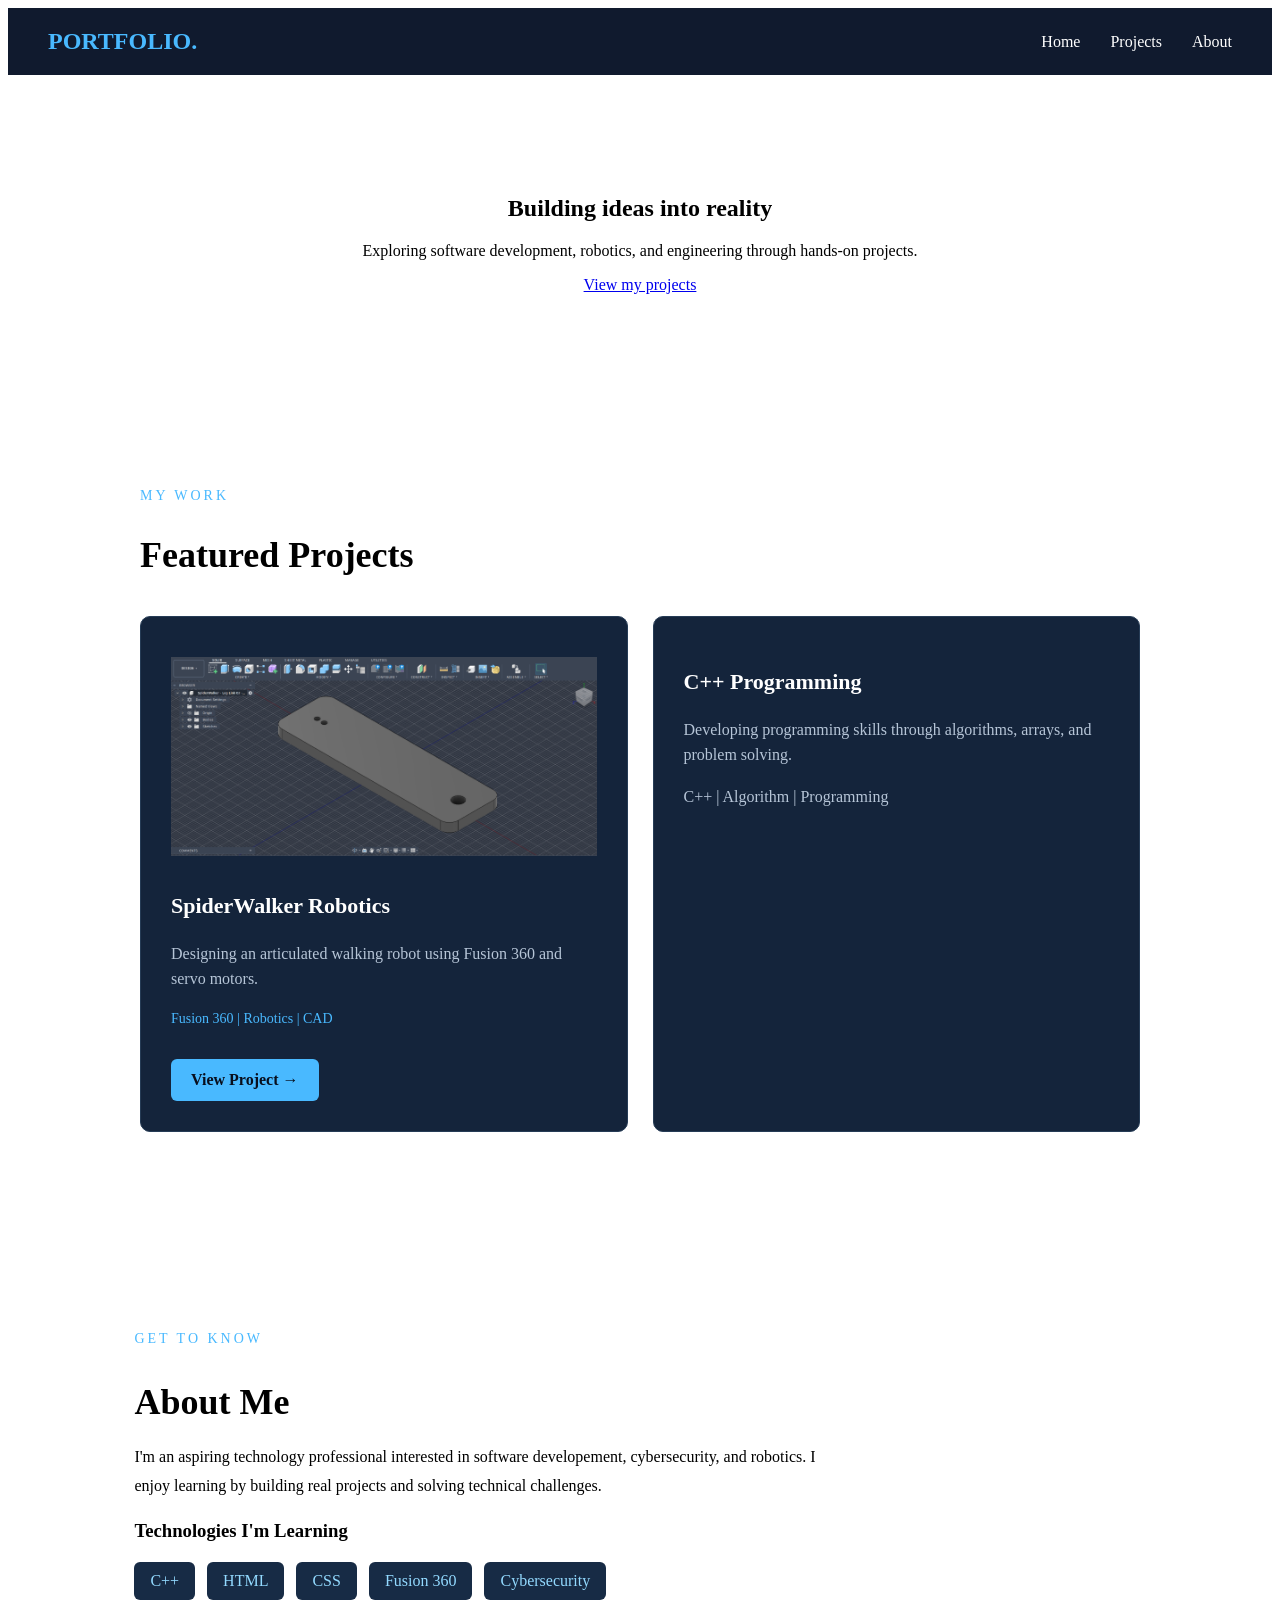
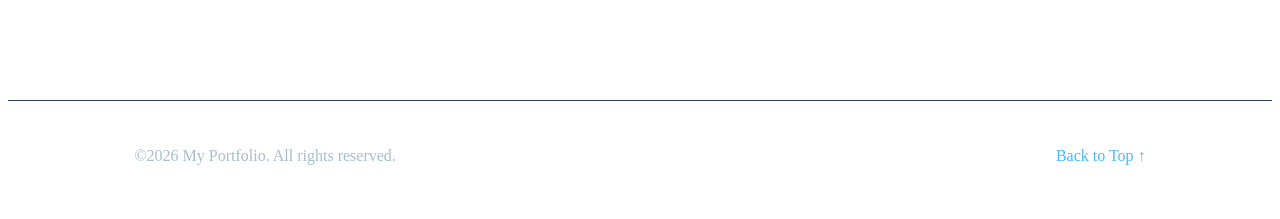
==== index.html @ b6fe616e "Build initial portfolio website" ====
<!DOCTYPE html>
<html lang="en">

<head>
    <title>Cam's Portfolio</title>
    <link rel="stylesheet" href="styles.css">
</head>

<body>

    <header>
        <nav>
            <h2>PORTFOLIO.</h2>

            <ul>
                <li><a href="#home">Home</a></li>
                <li><a href="#projects">Projects</a></li>
                <li><a href="#about">About</a></li>
            </ul>
        </nav>
    </header>

    <main id="home">
        <section class="hero">
            <h1>Building ideas into reality</h1>

            <p>
                Exploring software development,
                robotics, and engineering through
                hands-on projects.
            </p>

            <a href="#projects">View my projects</a>

        </section>
        
    </main>
    <section id="projects" class="projects">

        <p class="section-label">
            MY WORK
        </p>
        <h2>Featured Projects</h2>
        <div class="project-grid">
            <article class="project-card">
                <img
                    src="images/spiderwalker.png"
                    alt="SpiderWalker robot CAD design"
                    class="project-image"
                >
                
                <h3>SpiderWalker Robotics</h3>

                <p>
                    Designing an articulated walking robot
                    using Fusion 360 and servo motors.
                </p>

                <p class="project-tech">
                    Fusion 360 | Robotics | CAD
                </p>
                <a href="spiderwalker.html" class="project-link">
                    View Project →
                </a>
                
            </article>

            <article class="project-card">
                <h3>C++ Programming</h3>
                <p>
                    Developing programming skills through
                    algorithms, arrays, and problem solving.
                </p>
                <p>
                    C++ | Algorithm | Programming
                </p>
            </article>
        </div>
    </section>
    <section id="about" class="about">
        <p class="section-label">GET TO KNOW</p>

        <h2>About Me</h2>
        <p>
            I'm an aspiring technology professional
            interested in software developement,
            cybersecurity, and robotics.
            I enjoy learning by building real projects
            and solving technical challenges.
        </p>

        <h3>Technologies I'm Learning</h3>

        <div class="skills">
            <span>C++</span>
            <span>HTML</span>
            <span>CSS</span>
            <span>Fusion 360</span>
            <span>Cybersecurity</span>
        </div>

    </section>

    <footer class="footer">
        <p>&copy;2026 My Portfolio. All rights reserved.</p>
        <a href="#home">Back to Top &uarr;</a>
    </footer>
</body>

</html>
---- styles.css ----
header {
    background-color: #101a2e;
    padding: 20px 40px;
}

nav {
    display: flex;
    justify-content: space-between;
    align-items: center;
}

nav h2 {
    color: #49b9ff;
    margin: 0;
}

nav ul {
    display: flex;
    list-style: none;
    gap: 30px;
    margin: 0;
    padding: 0;
}

nav a {
    color: white;
    text-decoration: none;
}

nav a:hover {
    color: #49b9ff;
}

.projects {
    padding: 80px 40px;
    max-width: 1000px;
    margin: 0 auto;
}

.section-label {
    color: #49b9ff;
    letter-spacing: 3px;
    font-size: 14px;
}

.projects h2 {
    font-size: 36px;
    margin-bottom: 40px;
}

.project-grid {
    display: grid;
    grid-template-columns: repeat(2, 1fr);
    gap: 25px;
}

.project-card {
    background-color: #14243b;
    padding: 30px;
    border-radius: 10px;
    border: 1px solid #263c56;
    transition: transform 0.3s ease,
    box-shadow 0.3s ease;
}

.project-card:hover {
    transform: translateY(-8px);
    box-shadow: 0 12px 20px rgba(73, 185, 255, 5);
}

.project-card h3 {
    color: #ffffff;
    font-size: 22px;
}

.project-card p {
    color: #b6c5d7;
    line-height: 1.6;
}

.project-card .project-tech {
    color: #49b9ff;
    font-size: 14px;
}

.project-card:hover {
    border-color: #49b9ff;
}

@media (max-width: 600px) {

    .hero {
        padding: 70px 24px;
    }

    .hero h1 {
        font-size: 36px;
    }

    .projects {
        padding: 60px 24px;
    }

    .project-grid {
        grid-template-columns: 1fr;
    }

    .about {
        padding: 60px 24px;
    }

    .about h2 {
        font-size: 28px;
    }

}
.project-image {
    width: 100%;
    height: 220px;
    object-fit: contain;
    border-radius: 8px;
}

.project-link {
    display: inline-block;
    background-color: #49b9ff;
    color: #080e1c;
    padding: 12px 20px;
    margin-top: 15px;
    border-radius: 6px;
    text-decoration: none;
    font-weight: bold;
}
.hero {
    padding: 100px 20px;
    text-align: center;
}

.about {
    padding: 100px 10%;
}

.about h2 {
    font-size: 36px;
    margin-bottom: 20px;
}

.about p {
    max-width:700px;
    line-height: 1.8;
}

.skills {
    display: flex;
    flex-wrap: wrap;
    gap: 12px;
    margin-top: 20px;
}

.skills span {
    background-color: #172b45;
    color: #93daff;
    padding: 10px 16px;
    border-radius: 6px;
}

.footer {
    display: flex;
    justify-content: space-between;
    align-items: center;
    flex-wrap: wrap;
    gap: 15px;
    padding: 30px 10%;
    border-top: 1px solid #2b425d;
}

.footer p {
    color: #a8bdd0;
}

.footer a {
    color: #49b9ff;
    text-decoration: none;
}

.footer a:hover {
    text-decoration: underline;
}
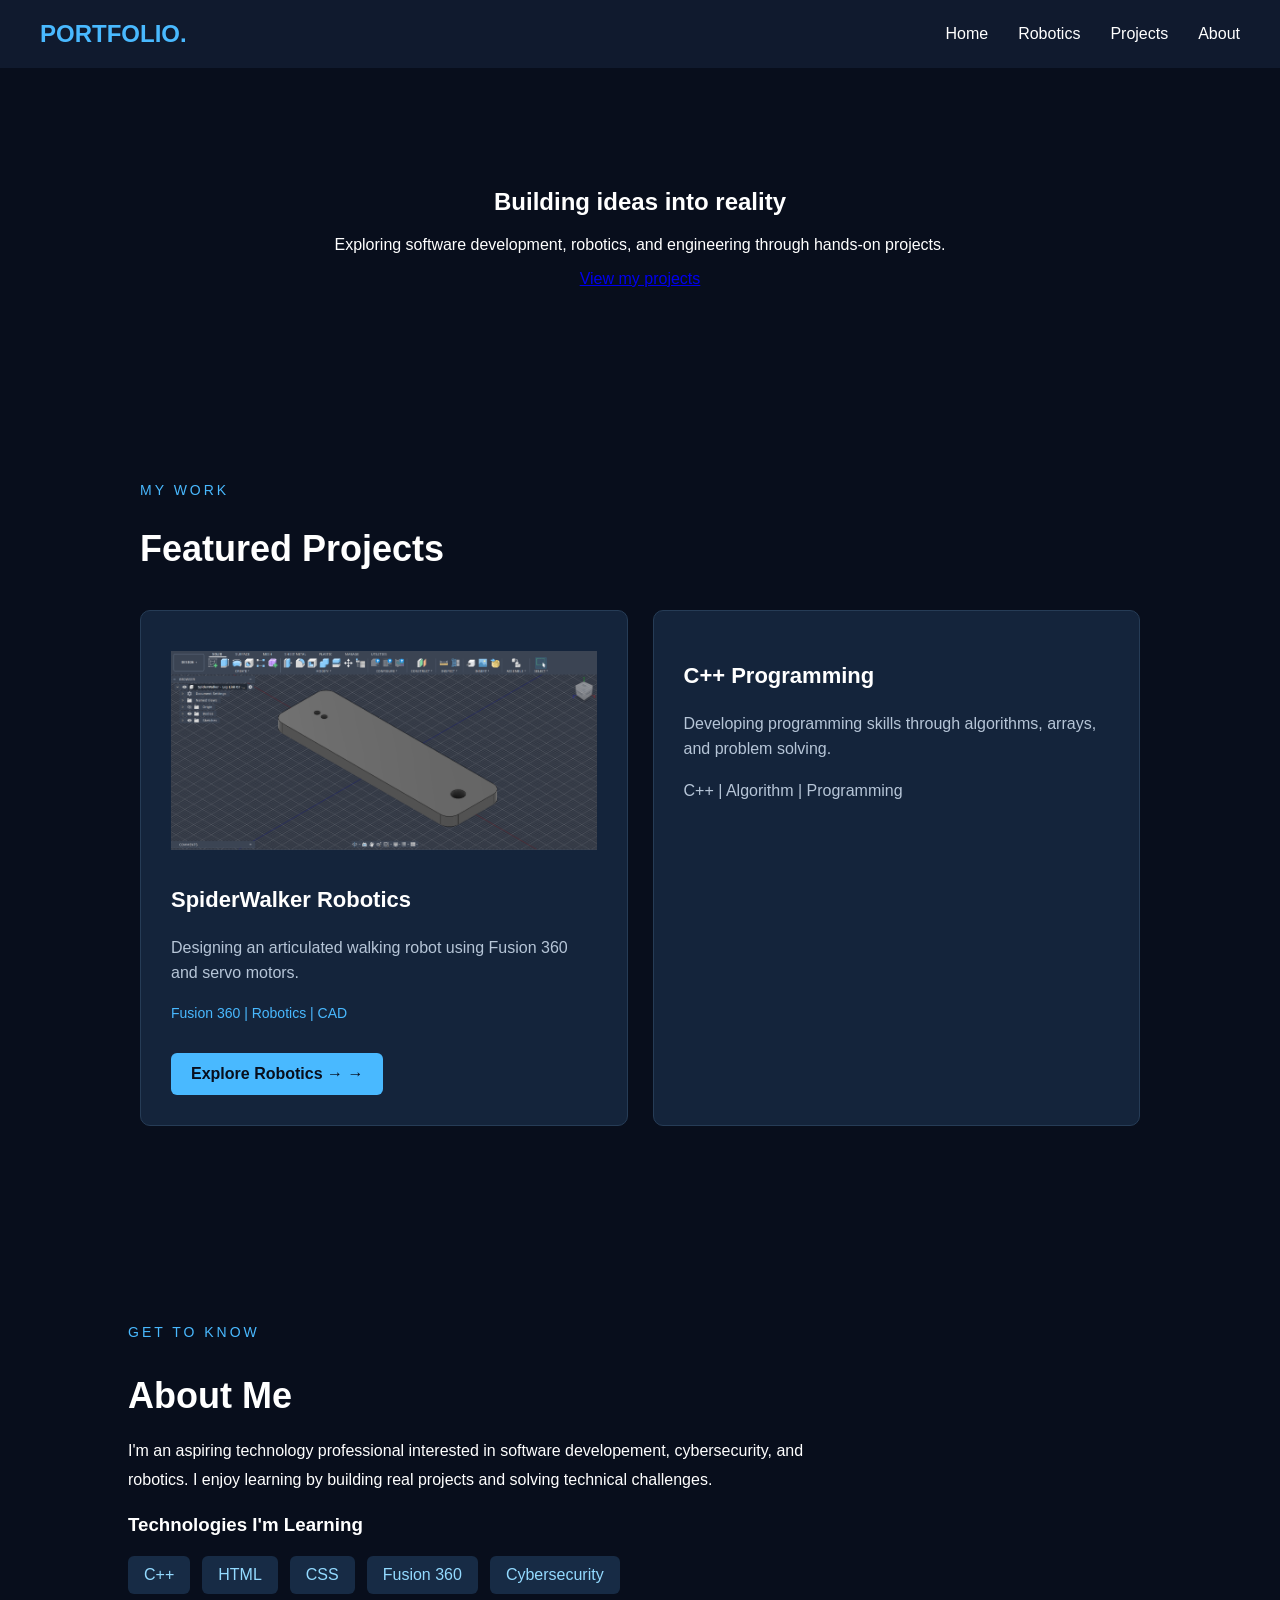
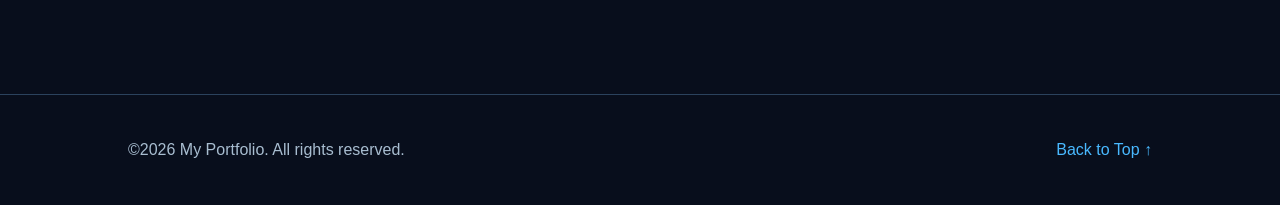
==== commit 6d845676: "Added new sections for robotics" ====
--- a/index.html
+++ b/index.html
@@ -14,6 +14,7 @@
 
             <ul>
                 <li><a href="#home">Home</a></li>
+                <li><a href="robotics.html">Robotics</a></li>
                 <li><a href="#projects">Projects</a></li>
                 <li><a href="#about">About</a></li>
             </ul>
@@ -59,8 +60,8 @@
                 <p class="project-tech">
                     Fusion 360 | Robotics | CAD
                 </p>
-                <a href="spiderwalker.html" class="project-link">
-                    View Project →
+                <a href="robotics.html" class="project-link">
+                    Explore Robotics &rarr; →
                 </a>
                 
             </article>
--- a/styles.css
+++ b/styles.css
@@ -112,6 +112,10 @@
 
     .about h2 {
         font-size: 28px;
+    }
+
+    .robotics-grid {
+        grid-template-columns: repeat(1fr);
     }
 
 }
@@ -186,4 +190,167 @@
 
 .footer a:hover {
     text-decoration: underline;
-}+}
+
+.robotics-intro {
+    padding: 100px 10%;
+    text-align: center;
+}
+
+.robotics-intro h1 {
+    font-size: 48px;
+    color: #49b9ff;
+    margin-bottom: 20px;
+}
+
+.robotics-intro p {
+    max-width: 650px;
+    margin: 0 auto;
+    line-height: 1.8;
+}
+
+.robotics-card {
+    background-color: #14243b;
+    padding: 25px;
+    border-radius: 12px;
+}
+
+.robotics-card img {
+    width: 100%;
+    height: 220px;
+    object-fit: contain;
+}
+
+.project-status {
+    display: inline-block;
+    color: #49b9ff;
+    margin-top: 15px;
+}
+
+body {
+    background-color: #080e1c;
+    color: #ffffff;
+    margin: 0;
+    font-family: 'Arial', sans-serif;
+}
+
+.robotics-grid {
+    display: grid;
+    grid-template-columns: repeat(2, 1fr);
+    gap: 25px;
+}
+
+
+.spiderwalker-intro {
+    padding: 100px 10%;
+}
+
+.spiderwalker-intro h1 {
+    font-size: 48px;
+    color: #49b9ff;
+    margin-bottom: 20px;
+}
+
+.spiderwalker-intro p {
+    max-width: 700px;
+    line-height: 1.8;
+}
+
+.spiderwalker-intro a {
+    display: inline-block;
+    margin-top: 25px;
+    color: #49b9ff;
+    text-decoration: none;
+}
+
+.spiderwalker-intro a:hover {
+    text-decoration: underline;
+}
+
+
+.project-overview {
+    padding: 40px 10%;
+}
+
+.project-overview h2 {
+    color: #49b9ff;
+    font-size: 32px;
+    margin-bottom: 20px;
+}
+
+.project-overview p {
+    max-width: 800px;
+    line-height: 1.8;
+}
+
+
+.mechanical-design {
+    padding: 60px 10%;
+}
+
+.mechanical-design h2 {
+    color: #49b9ff;
+    font-size: 32px;
+    margin-bottom: 30px;
+}
+
+.design-content {
+    display: flex;
+    align-items: center;
+    gap: 40px;
+    flex-wrap: wrap;
+}
+
+.design-image {
+    width: 100%;
+    max-width: 450px;
+    height: auto;
+    border-radius: 10px;
+}
+
+.design-description {
+    flex: 1;
+    min-width: 250px;
+}
+
+.design-description h3 {
+    margin-bottom: 15px;
+}
+
+.design-description p {
+    line-height: 1.8;
+    margin-bottom: 15px;
+}
+
+
+.engineering-challenges {
+    padding: 60px 10%;
+}
+
+.engineering-challenges h2 {
+    color: #49b9ff;
+    font-size: 32px;
+    margin-bottom: 30px;
+}
+
+.challenge-card {
+    background-color: #111b2e;
+    padding: 30px;
+    border-radius: 10px;
+    border-left: 4px solid #49b9ff;
+}
+
+.challenge-card h3 {
+    font-size: 24px;
+    margin-bottom: 25px;
+}
+
+.challenge-card h4 {
+    color: #49b9ff;
+    margin-top: 20px;
+    margin-bottom: 10px;
+}
+
+.challenge-card p {
+    line-height: 1.8;
+}
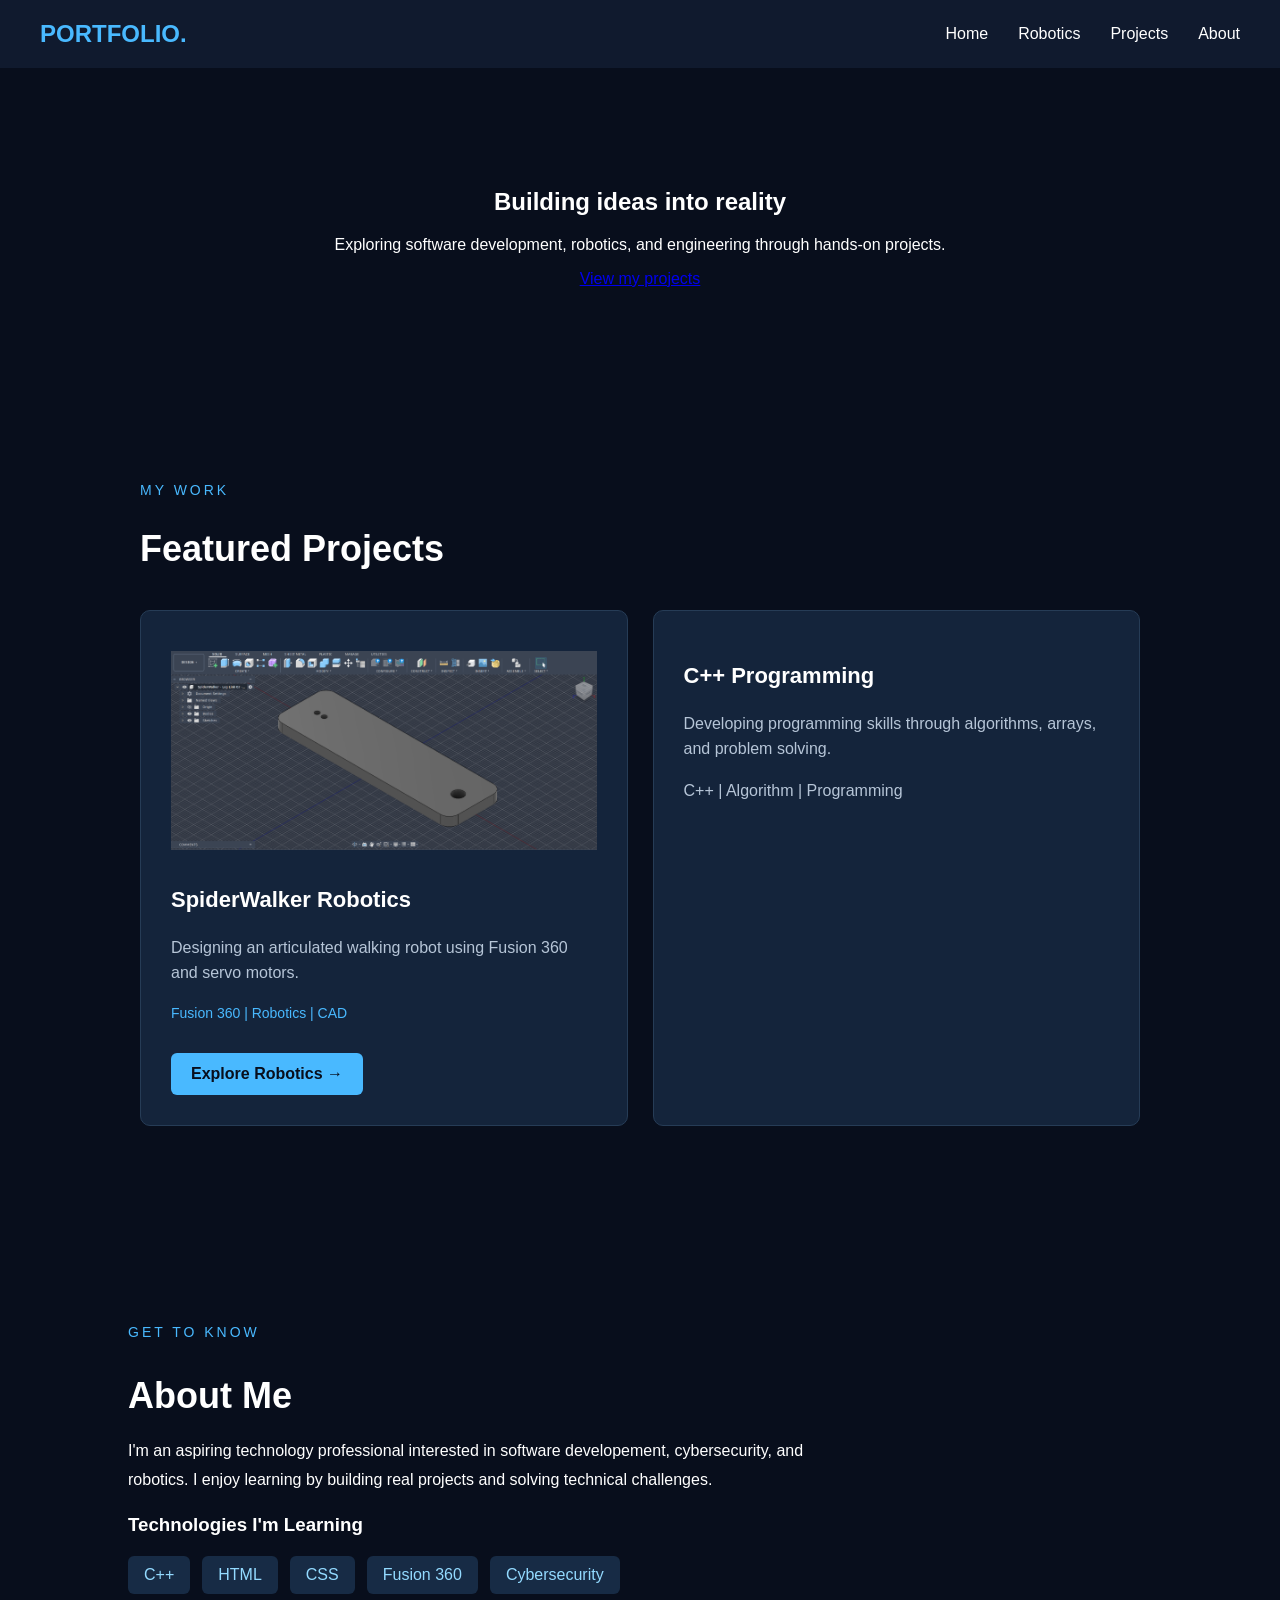
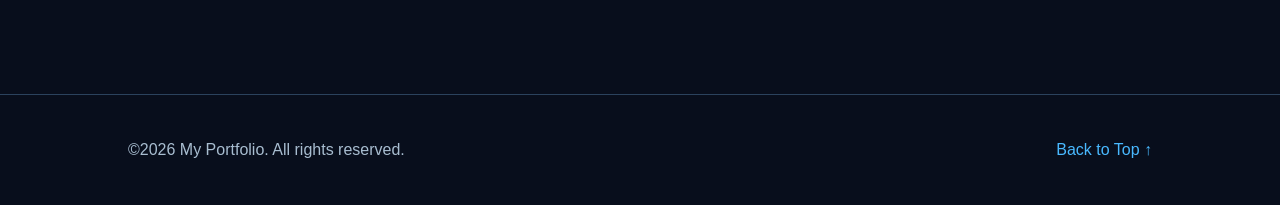
==== commit 338b830f: "Addeda progress section and reworded some things" ====
--- a/index.html
+++ b/index.html
@@ -61,7 +61,7 @@
                     Fusion 360 | Robotics | CAD
                 </p>
                 <a href="robotics.html" class="project-link">
-                    Explore Robotics &rarr; →
+                    Explore Robotics &rarr;
                 </a>
                 
             </article>
--- a/styles.css
+++ b/styles.css
@@ -354,3 +354,96 @@
 .challenge-card p {
     line-height: 1.8;
 }
+
+
+.project-skills {
+    padding: 60px 10%;
+}
+
+.development-progress {
+    padding: 60px 10%;
+}
+
+.development-progress h2 {
+    color: #49b9ff;
+    font-size: 32px;
+    margin-bottom: 30px;
+}
+
+.progress-list {
+    display: grid;
+    grid-template-columns: repeat(
+        auto-fit,
+        minmax(min(250px, 100%), 1fr)
+    );
+    gap: 20px;
+}
+
+.progress-item {
+    background-color: #111b2e;
+    padding: 25px;
+    border-radius: 10px;
+}
+
+.progress-item h3 {
+    margin: 15px 0;
+}
+
+.progress-item p {
+    line-height: 1.7;
+}
+
+.progress-status {
+    display: inline-block;
+    padding: 6px 12px;
+    border-radius: 20px;
+    font-size: 12px;
+    font-weight: bold;
+}
+
+.progress-status.complete {
+    background-color: #174d39;
+    color: #78e8a8;
+}
+
+.progress-status.pending {
+    background-color: #493b1c;
+    color: #ffd37b;
+}
+
+.project-skills h2 {
+    color: #49b9ff;
+    font-size: 32px;
+    margin-bottom: 25px;
+}
+
+.skills-container {
+    display: flex;
+    flex-wrap: wrap;
+    gap: 15px;
+}
+
+.skills-container span {
+    background-color: #182b46;
+    color: #49b9ff;
+    padding: 12px 20px;
+    border-radius: 8px;
+    font-weight: 500;
+}
+
+.spiderwalker-intro {
+    padding: 90px 10% 60px;
+}
+
+.spiderwalker-intro h1 {
+    font-size: clamp(36px, 5vw, 64px);
+    line-height: 1.15;
+    margin-bottom: 24px;
+}
+
+.spiderwalker-intro p {
+    font-size: 18px;
+    line-height: 1.8;
+    max-width: 750px;
+    color: #c2ccda;
+}
